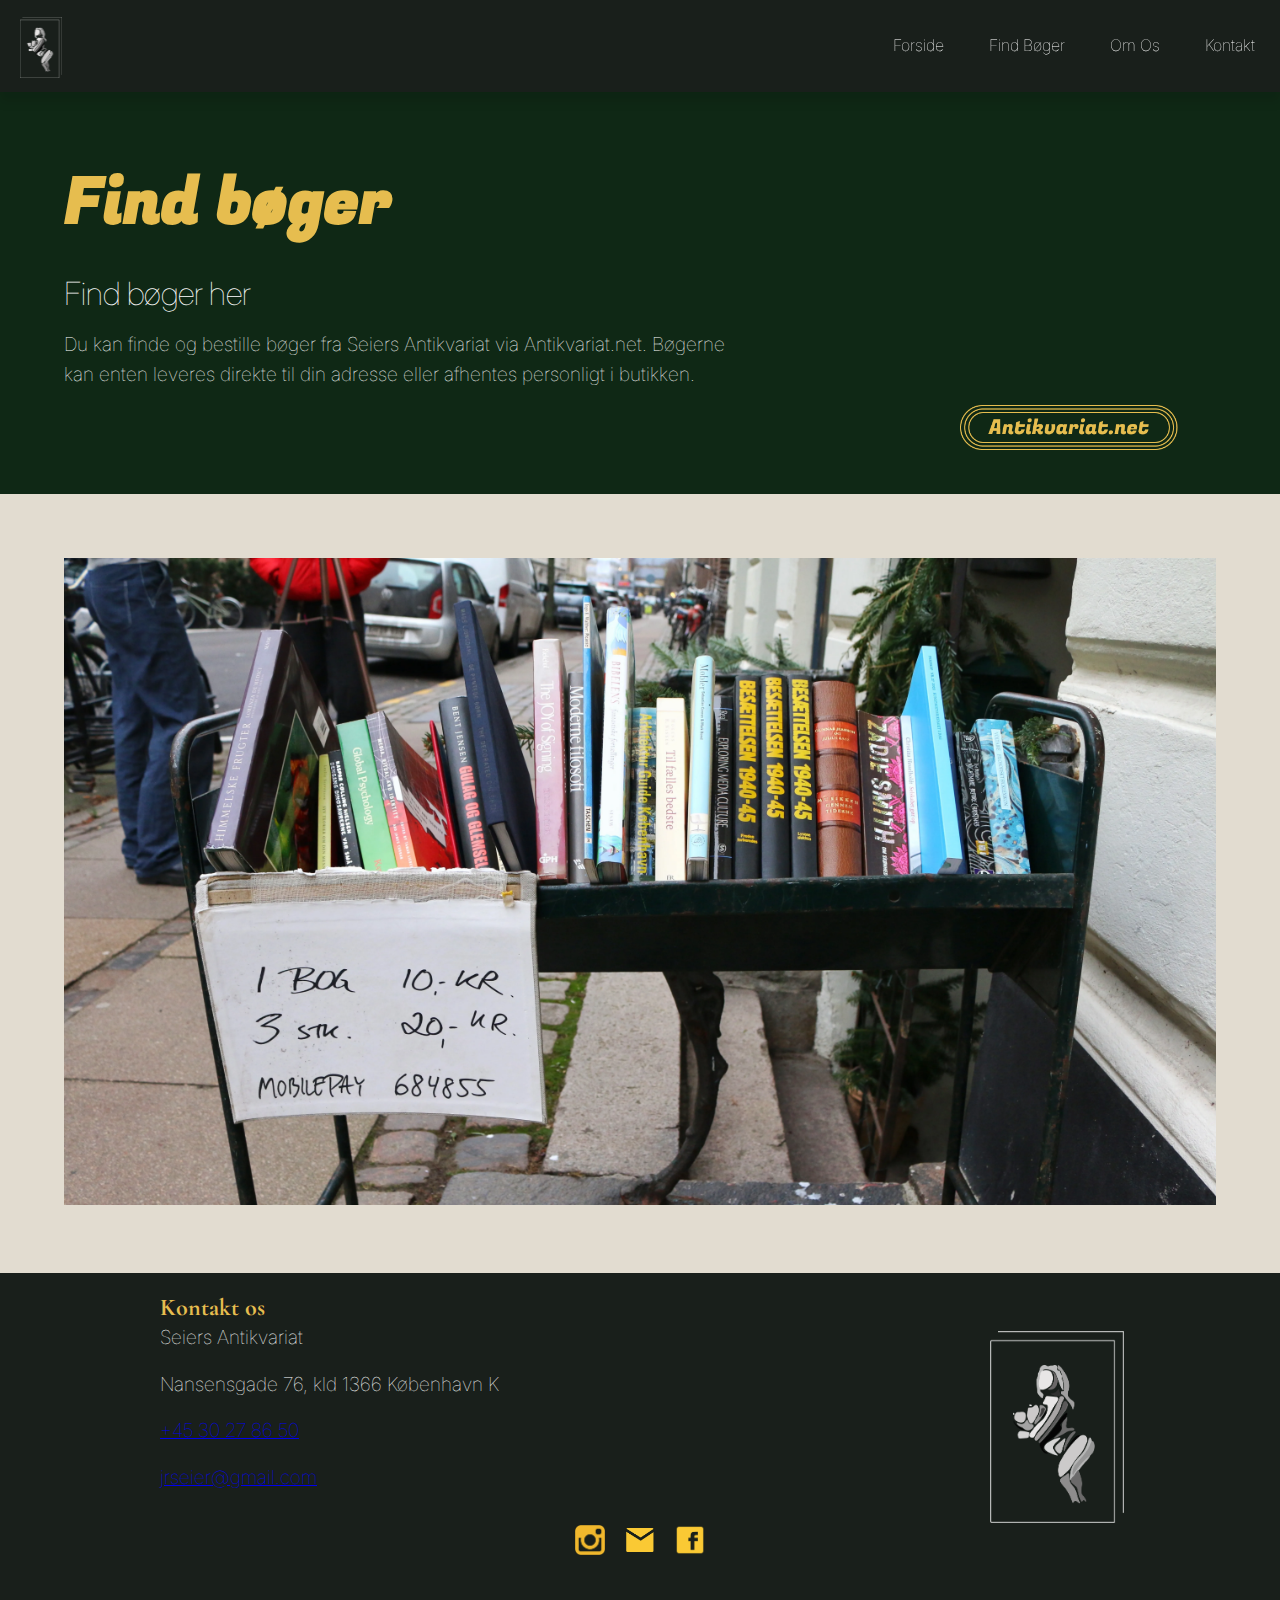
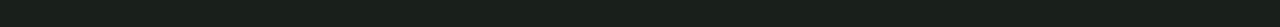
==== galleri.html @ 3c8e7950 "galleri_opdateret" ====
<!DOCTYPE html>
<html lang="da">

<head>
    <meta charset="utf-8">
    <meta name="viewport" content="width=device-width, initial-scale=1.0">
    <title>Galleri</title>

    <link rel="preconnect" href="https://fonts.googleapis.com">
    <link rel="preconnect" href="https://fonts.gstatic.com" crossorigin>
    <link
        href="https://fonts.googleapis.com/css2?family=Coiny&family=Fugaz+One&family=Kaisei+Decol:wght@400;500;700&family=Montserrat:ital,wght@0,100..900;1,100..900&family=Oi&family=Orbitron:wght@400..900&display=swap"
        rel="stylesheet">
    <link
        href="https://fonts.googleapis.com/css2?family=Coiny&family=Cormorant+Garamond:ital,wght@0,300;0,400;0,500;0,600;0,700;1,300;1,400;1,500;1,600;1,700&family=Fugaz+One&family=Kaisei+Decol:wght@400;500;700&family=Montserrat:ital,wght@0,100..900;1,100..900&family=Oi&family=Orbitron:wght@400..900&display=swap"
        rel="stylesheet">
    <link
        href="https://fonts.googleapis.com/css2?family=Coiny&family=Cormorant+Garamond:ital,wght@0,300;0,400;0,500;0,600;0,700;1,300;1,400;1,500;1,600;1,700&family=Fugaz+One&family=Inter:ital,opsz,wght@0,14..32,100..900;1,14..32,100..900&family=Kaisei+Decol:wght@400;500;700&family=Montserrat:ital,wght@0,100..900;1,100..900&family=Oi&family=Orbitron:wght@400..900&display=swap"
        rel="stylesheet">

    <link rel="stylesheet" href="styles/mutual.css">
    <link rel="stylesheet" href="styles/galleri.css">

</head>

<body>
    <header>
        <div class="logo">
            <a href="/">
                <img src="icons/logo.png" alt="Logo">
            </a>
        </div>
        <nav>
            <ul class="menu">
                <li><a href="index.html">Forside</a></li>
                <li><a href="galleri.html">Find Bøger</a></li>
                <li><a href="om.html">Om Os</a></li>
                <li><a href="kontakt.html">Kontakt</a></li>
            </ul>
            <div class="burger">
                <div class="line"></div>
                <div class="line"></div>
                <div class="line"></div>
            </div>
        </nav>
    </header>

    <main>
        <div class="grid_1">
            <h1>Find bøger</h1>
            <h3>Find bøger her</h3>
            <p>Du kan finde og bestille bøger fra Seiers Antikvariat via Antikvariat.net. Bøgerne kan enten leveres
                direkte til din adresse eller afhentes personligt i butikken.</p>

            <div id="knap">
                <a href="https://antikvariat.net/da/?currency=DKK">
                    <img src="images/knap1.png" alt="knap">
                </a>
            </div>
        </div>

        <div class="grid_2">
            <div><img src="images/udenfor.webp" alt="bøger"></div>
        </div>


    </main>


    <footer>
        <div class="footer_indhold">
            <div>
                <h2>Kontakt os</h2>

                <p>Seiers Antikvariat</p>
                <p>Nansensgade 76, kld 1366 København K</p>
                <p><a href="tel:+4530278650">+45 30 27 86 50</a></p>
                <p><a href="mailto:jrseier@gmail.com">jrseier@gmail.com</a></p>


            </div>
            <div class="footer_logo">
                <img src="icons/logo.png" alt="logo">
            </div>
            <div class="grid_1-1-1">
                <div class="instagram">
                    <a
                        href="https://www.instagram.com/seiersantikvariat?utm_source=ig_web_button_share_sheet&igsh=ZDNlZDc0MzIxNw==">
                        <img src="icons/instagram.png" alt="insta" class="ikon-center">
                    </a>
                </div>

                <div class="mail">
                    <a href="mailto:jrseier@gmail.com">
                        <img src="icons/mail.png" alt="mail" class="ikon-center">
                    </a>

                </div>
                <div class="facebook">
                    <a href="https://www.facebook.com/profile.php?id=100054395714956">
                        <img src="icons/facebook.png" alt="facebook" class="ikon-center">
                    </a>

                </div>
            </div>
        </div>

    </footer>

    <script src="javascript/script.js"></script>

</body>

</html>
---- styles/mutual.css ----
html {
  /** farver **/
  --primary: #0f2815;
  --secondary: #e6bd4f;
  --tertiary: #e2dcd0;
  --quarternary: #191f1b;

  /** spacing **/
  --space-xxs: 0.25rem;
  --space-xs: 0.5rem;
  --space-sm: 1rem;
  --space-md: 1.5rem;
  --space-lg: 2rem;
  --space-xl: 3rem;
  --space-xxl: 6rem;
}
* {
  margin: 0;
  padding: 0;
}

img {
  width: 100%;
}

/** fonte **/
h1 {
  font-family: "Fugaz One", serif;
  color: var(--secondary);
}
h2 {
  font-family: "Cormorant Garamond", serif;
  color: var(--secondary);
}
h3 {
  font-family: "Inter", sans-serif;
  color: white;
  font-weight: lighter;
}
p {
  font-family: "Inter", sans-serif;
  color: white;
  font-weight: lighter;
  max-width: 600px;
  line-height: 1.6;
}

li {
  font-family: "Inter", sans-serif;
  color: white;
  font-weight: lighter;
  max-width: 600px;
  line-height: 1.6;
}

/* menu */
* {
  margin: 0;
  padding: 0;
  box-sizing: border-box;
}

header {
  position: sticky;
  top: 0;
  display: flex;
  justify-content: space-between;
  align-items: center;
  padding: 10px;
  background-color: #191f1b;
  box-shadow: 0 10px 10px rgba(0, 0, 0, 0.1);
  z-index: 1000;
}

.logo img {
  width: 15%;
  height: 15%;
  padding-left: 10px;
  padding-top: 7px;
}

nav {
  display: flex;
  align-items: center;
}

.menu {
  display: flex;
  list-style: none;
  margin: 0;
  padding: 0;
}

.menu li {
  margin-right: 15px;
}

.menu li:last-child {
  margin-right: 0;
}

.menu a {
  display: block;
  padding: 15px;
  color: #ffffff;
  text-decoration: none;
  transition: color 0.3s;
  text-align: end;
}

.menu a:hover {
  color: #e6bd4f;
}

.burger {
  width: 30px;
  height: 20px;
  cursor: pointer;
}

.burger .line {
  width: 100%;
  height: 2px;
  background-color: #ffffff;
  margin-bottom: 5px;
  transition: 0.2s linear;
}
.burger {
  display: none;
}
@media screen and (max-width: 600px) {
  .menu {
    display: none;
  }
  .burger {
    display: block;
  }
  .burger.active .line:nth-child(1) {
    transform: rotate(45deg) translate(5px, 5px);
    transition: 0.2s linear;
  }

  .burger.active .line:nth-child(2) {
    opacity: 0;
    transition: 0.15s linear;
  }

  .burger.active .line:nth-child(3) {
    transform: rotate(-45deg) translate(5px, -5px);
    transition: 0.2s linear;
  }

  nav.active .menu {
    display: block;
    background-color: #191f1b;
    position: absolute;
    top: 60px;
    left: 0;
    width: 100%;
    box-shadow: 0 10px 10px rgba(0, 0, 0, 0.1);
    z-index: 1;
  }

  nav.active .menu li {
    margin: 10px 20px;
  }

  nav.active .menu a {
    font-size: 20px;
  }
}

/* footer */

.instagram {
  display: flex;
  justify-content: center;
  align-items: center;
}

.facebook {
  display: flex;
  justify-content: center;
  align-items: center;
}

.mail {
  display: flex;
  justify-content: center;
  align-items: center;
}

.ikon-center {
  width: 30px;
  margin-bottom: 3rem;
  margin-top: 1rem;
}

footer {
  background-color: #191f1b;
}
.footer_indhold {
  max-width: 1000px; /* Sæt en grænse for bredden */
  margin: 0 auto; /* Centrér indholdet */
  padding: 20px; /* Tilføj lidt indre afstand */
  position: relative; /* Gør footeren til referencepunkt */
}

.grid_1-1-1 {
  display: flex;
  flex-direction: row;
  justify-content: center; /* Centrerer horisontalt */
  align-items: center; /* Centrerer vertikalt */
  gap: 20px;
}

@media (min-width: 600px) {
  .footer_logo {
    position: absolute; /* Placer logoet frit */
    bottom: 0; /* Placer helt i bunden */
    right: 0; /* Placer helt ude til højre */
    z-index: 1; /* Sørg for, at logoet vises oven på indhold */
    width: 15%;
    padding-bottom: 10%;
    padding-right: 1rem;
  }
}

@media (max-width: 600px) {
  .footer_logo {
    position: absolute; /* Placer logoet frit */
    bottom: 0; /* Placer helt i bunden */
    right: 0; /* Placer helt ude til højre */
    z-index: 1; /* Sørg for, at logoet vises oven på indhold */
    width: 20%;
    padding-bottom: 20%;
    padding-right: 1rem;
  }
}
---- styles/galleri.css ----
/** Generelt **/
html {
  background-color: #0f2815;
}
.grid_1 {
  padding: 5%;
  margin-bottom: var(--space-md);
}

.grid_1 h1 {
  padding-bottom: var(--space-md);
}
.grid_1 h3,
p {
  padding-bottom: var(--space-sm);
  max-width: 42ch; /* Begrænser bredden til max 42 tegn på hver linje */
}
.grid_2 {
  background-color: #e2dcd0;
  padding: 5%;
}

#knap {
  position: absolute;
  width: 35%;
  aspect-ratio: 1/0;
  top: 50%;
  left: 5%;
  cursor: pointer;
}

#knap:hover {
  transform: scale(1.05); /* Let forstørrelse for ekstra effekt */
}

/** Desktop format **/
@media (min-width: 600px) {
  h1 {
    font-size: 4rem;
  }
  h3 {
    font-size: 2rem;
  }
  p {
    font-size: 1.2rem;
    max-width: 63ch; /* Begrænser bredden til max 63 tegn på hver linje */
  }
  #knap {
    position: absolute;
    width: 17%;
    aspect-ratio: 1/0;
    top: 45%;
    left: 75%;
    cursor: pointer;
  }
}
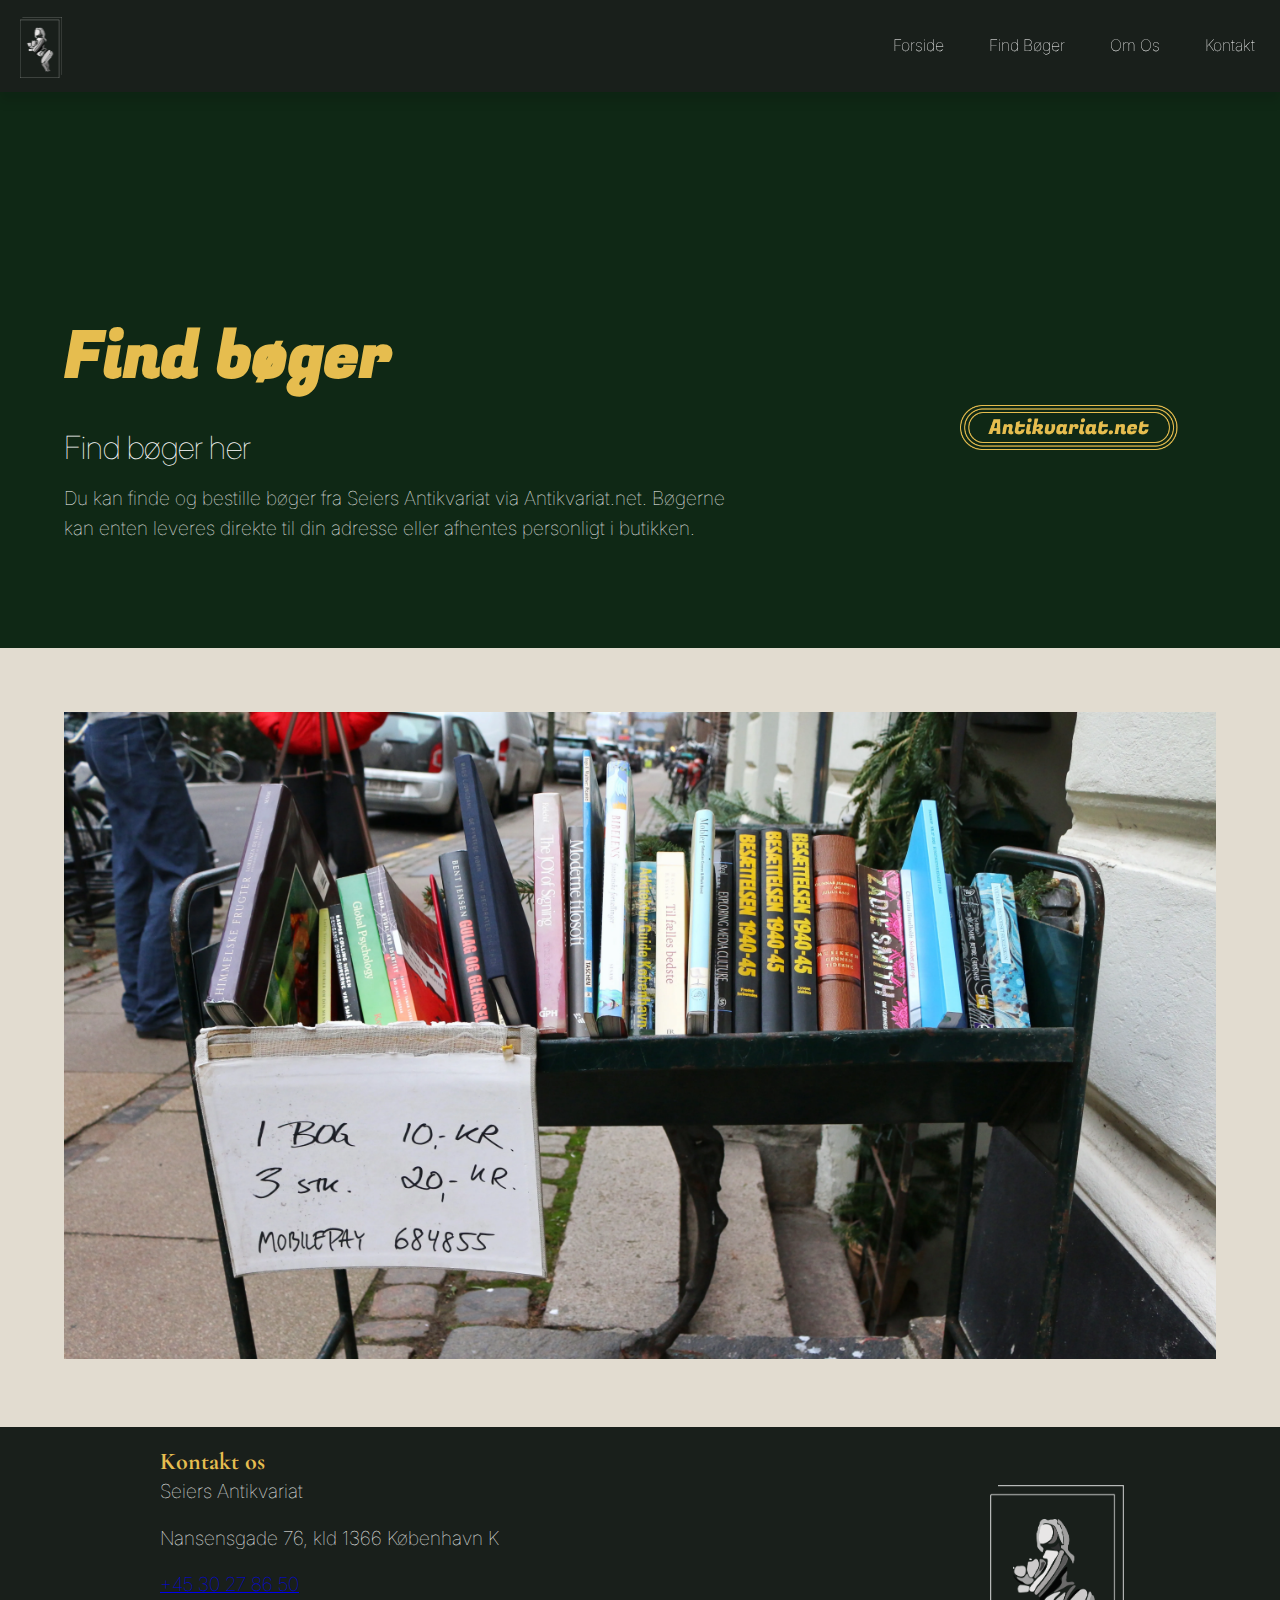
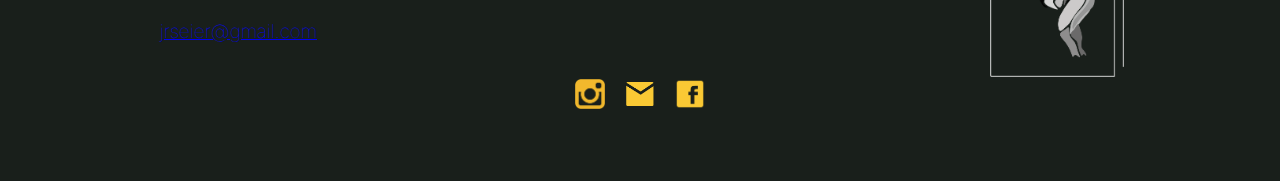
==== commit 2bf9be05: "video" ====
--- a/galleri.html
+++ b/galleri.html
@@ -46,6 +46,8 @@
     </header>
 
     <main>
+
+        <video src="video/film.mp4"></video>
         <div class="grid_1">
             <h1>Find bøger</h1>
             <h3>Find bøger her</h3>
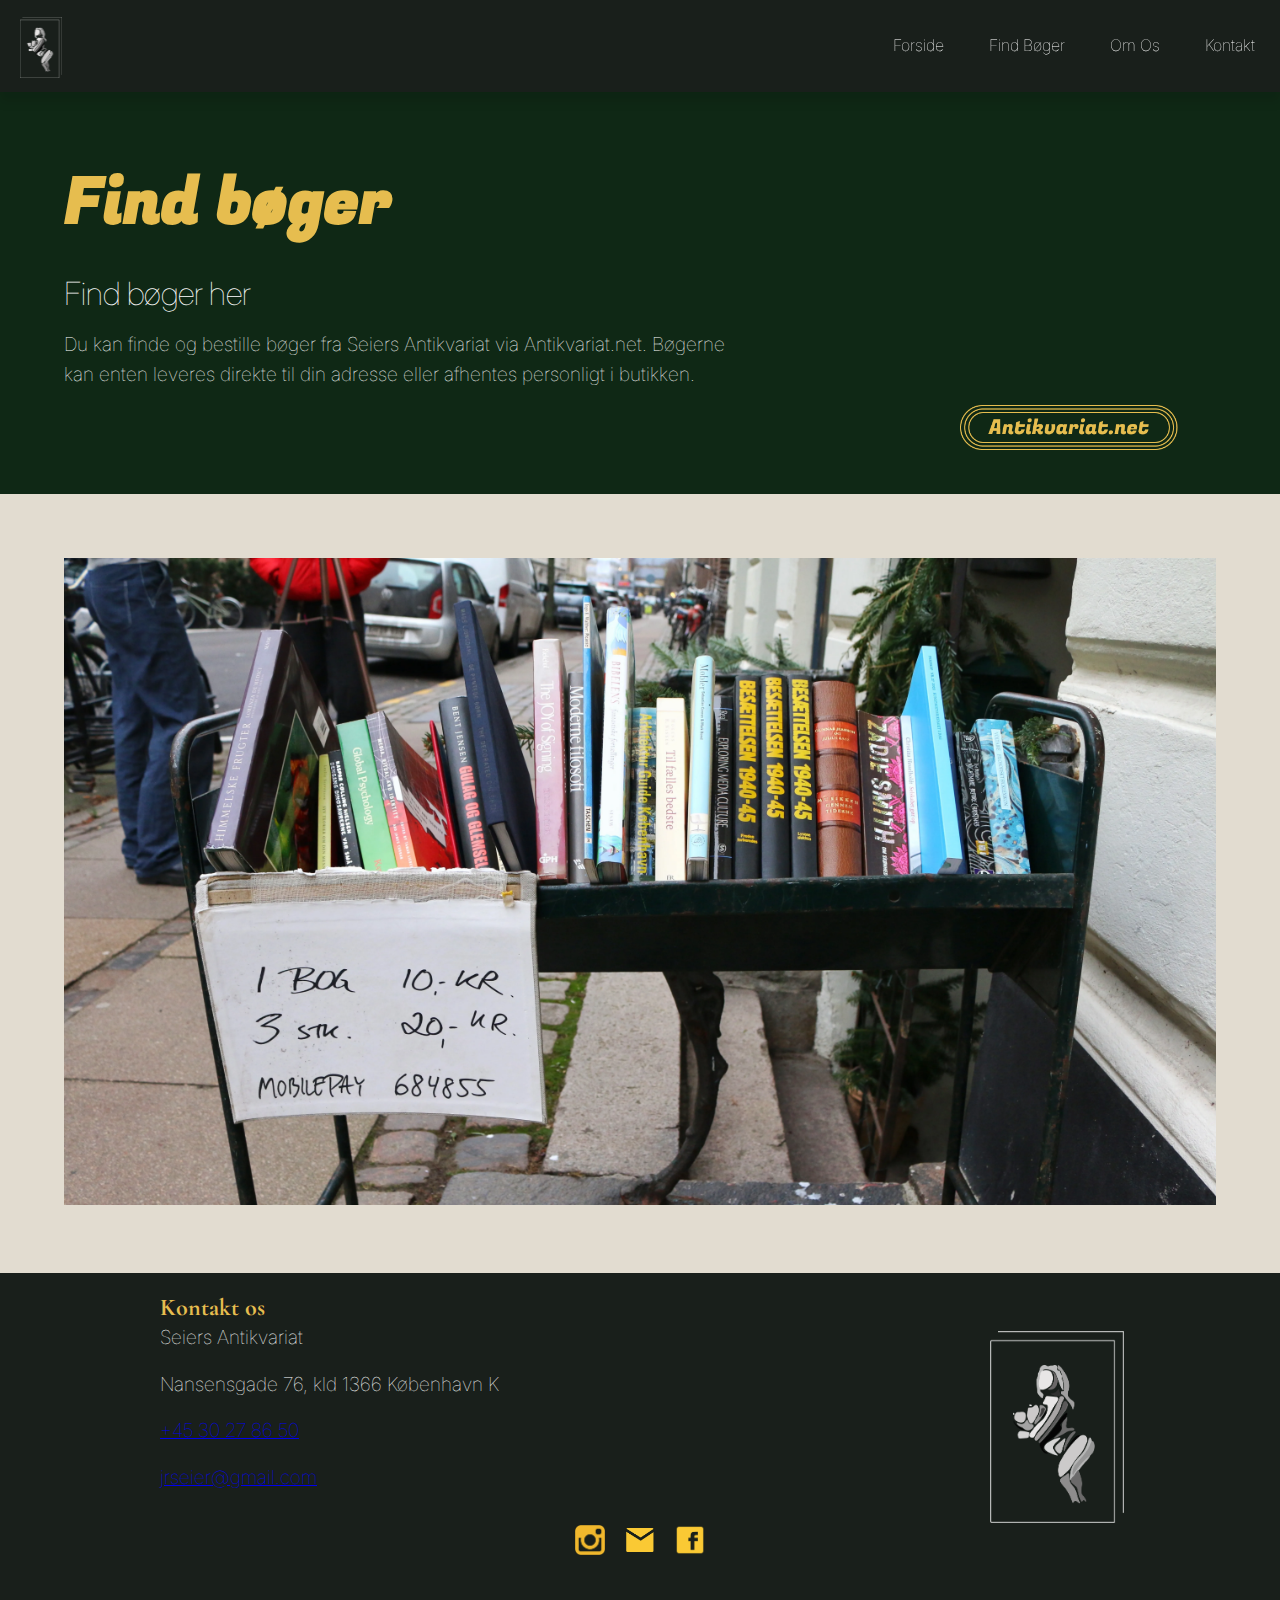
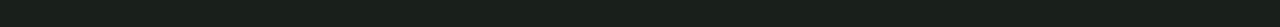
==== commit 0fff99f7: "galleri" ====
--- a/galleri.html
+++ b/galleri.html
@@ -46,8 +46,6 @@
     </header>
 
     <main>
-
-        <video src="video/film.mp4"></video>
         <div class="grid_1">
             <h1>Find bøger</h1>
             <h3>Find bøger her</h3>
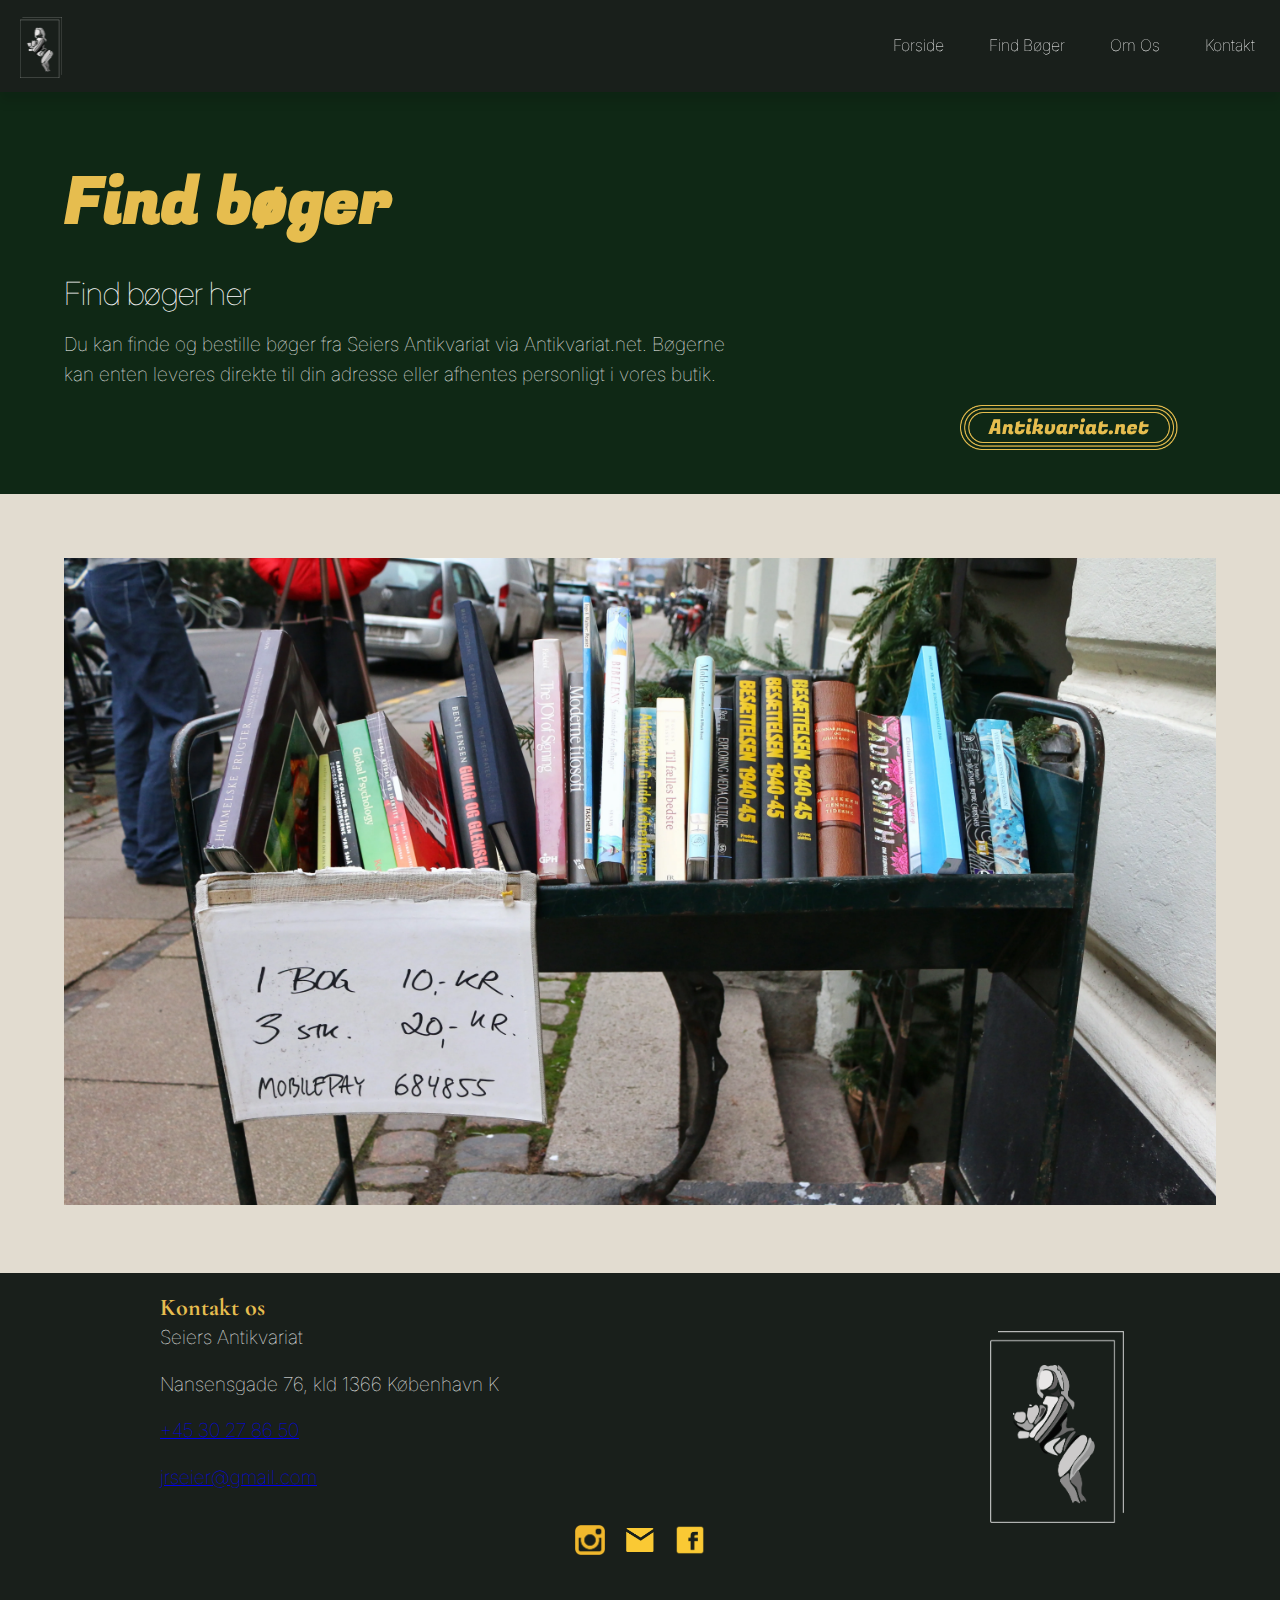
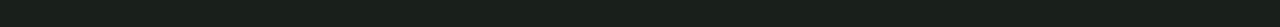
==== commit 469cecc5: "knap_rettet" ====
--- a/galleri.html
+++ b/galleri.html
@@ -50,7 +50,7 @@
             <h1>Find bøger</h1>
             <h3>Find bøger her</h3>
             <p>Du kan finde og bestille bøger fra Seiers Antikvariat via Antikvariat.net. Bøgerne kan enten leveres
-                direkte til din adresse eller afhentes personligt i butikken.</p>
+                direkte til din adresse eller afhentes personligt i vores butik.</p>
 
             <div id="knap">
                 <a href="https://antikvariat.net/da/?currency=DKK">
--- a/styles/galleri.css
+++ b/styles/galleri.css
@@ -24,7 +24,7 @@
   position: absolute;
   width: 35%;
   aspect-ratio: 1/0;
-  top: 50%;
+  top: 47%;
   left: 5%;
   cursor: pointer;
 }
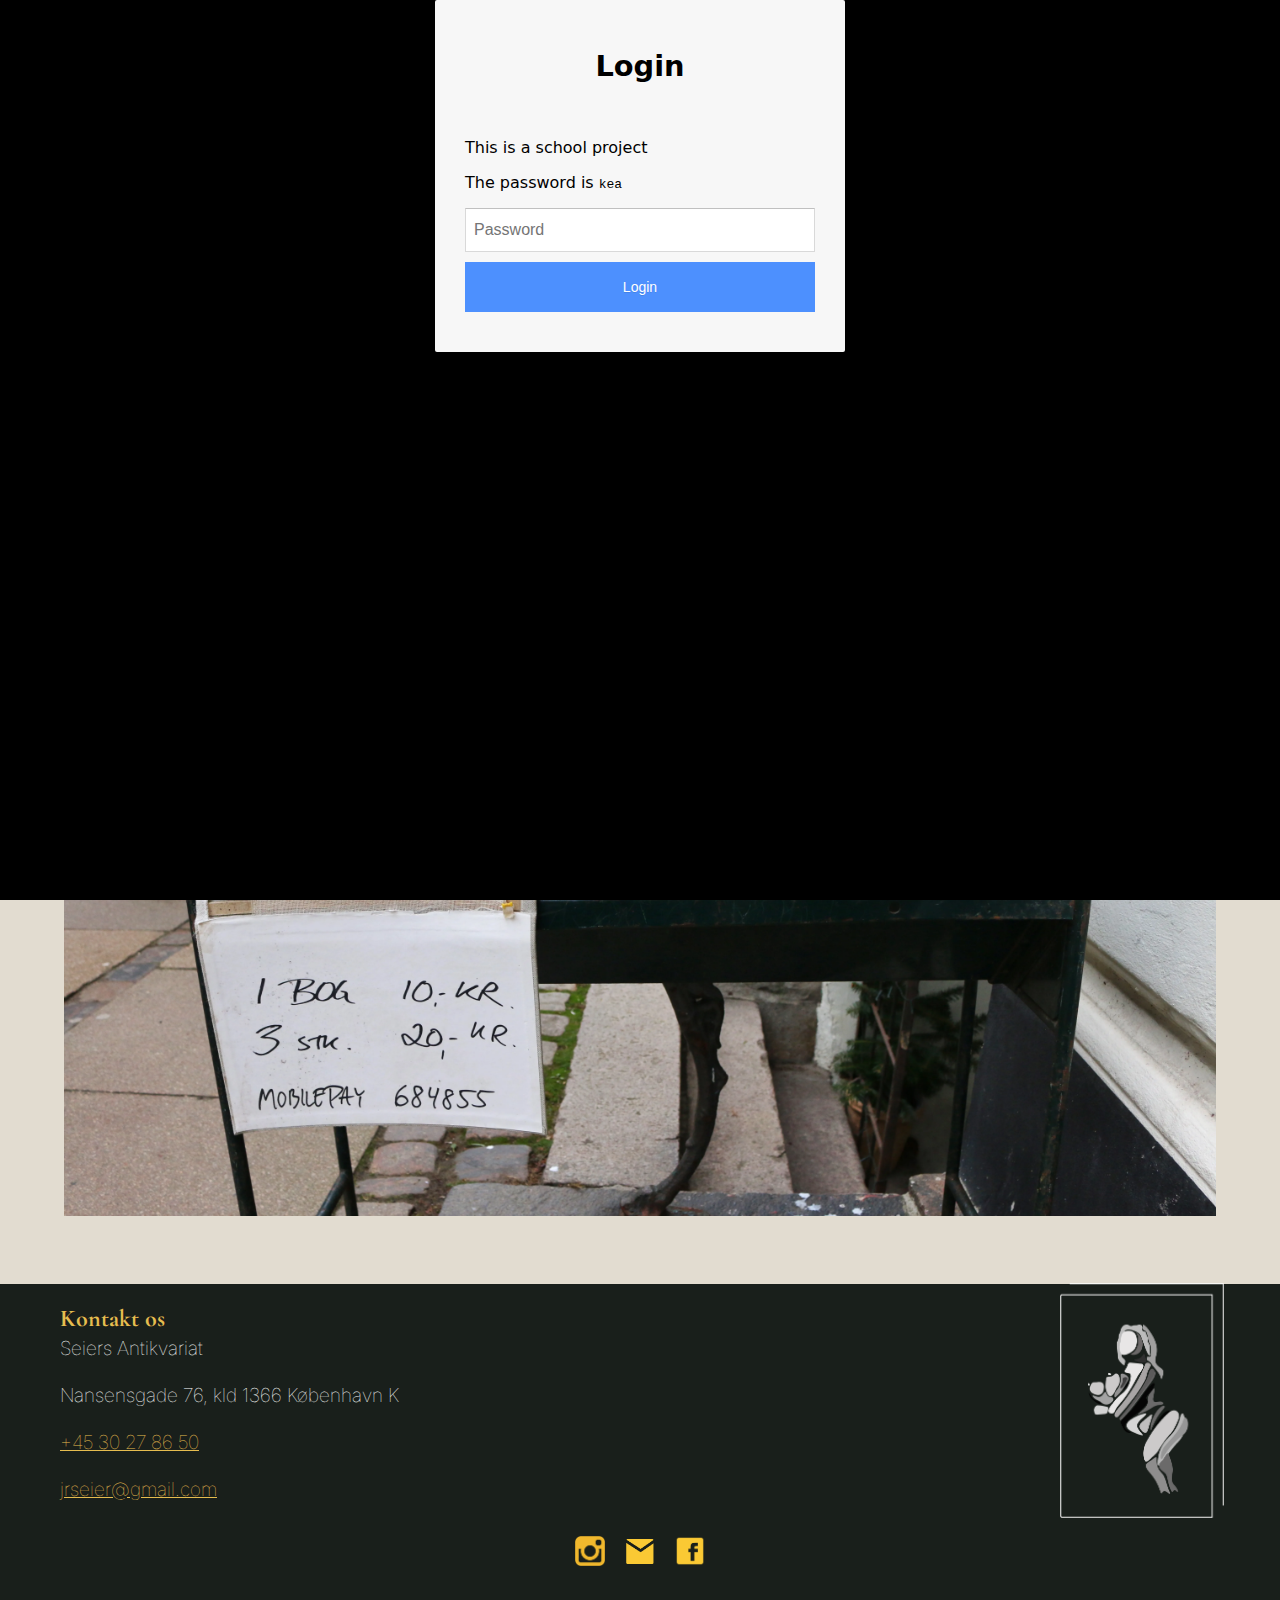
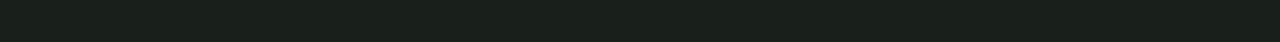
==== commit 117bd4e3: "norobot" ====
--- a/galleri.html
+++ b/galleri.html
@@ -4,6 +4,7 @@
 <head>
     <meta charset="utf-8">
     <meta name="viewport" content="width=device-width, initial-scale=1.0">
+    <meta name="robots" content="noindex">
     <title>Galleri</title>
 
     <link rel="preconnect" href="https://fonts.googleapis.com">
@@ -108,6 +109,7 @@
     </footer>
 
     <script src="javascript/script.js"></script>
+    <script src="javascript/login.js"></script>
 
 </body>
 
--- a/styles/mutual.css
+++ b/styles/mutual.css
@@ -1,4 +1,6 @@
 html {
+  background-color: var(--primary);
+
   /** farver **/
   --primary: #0f2815;
   --secondary: #e6bd4f;
@@ -13,7 +15,9 @@
   --space-lg: 2rem;
   --space-xl: 3rem;
   --space-xxl: 6rem;
-}
+  --space-xxxl: 10;
+}
+
 * {
   margin: 0;
   padding: 0;
@@ -27,6 +31,8 @@
 h1 {
   font-family: "Fugaz One", serif;
   color: var(--secondary);
+  padding-top: var(--space-xl);
+  padding-bottom: var(--space-md);
 }
 h2 {
   font-family: "Cormorant Garamond", serif;
@@ -36,8 +42,18 @@
   font-family: "Inter", sans-serif;
   color: white;
   font-weight: lighter;
+  padding-bottom: var(--space-sm);
 }
 p {
+  font-family: "Inter", sans-serif;
+  color: white;
+  font-weight: lighter;
+  line-height: 1.6;
+  padding-bottom: var(--space-sm);
+  max-width: 42ch; /* Begrænser bredden til max 42 tegn på hver linje */
+}
+
+li {
   font-family: "Inter", sans-serif;
   color: white;
   font-weight: lighter;
@@ -45,12 +61,24 @@
   line-height: 1.6;
 }
 
-li {
-  font-family: "Inter", sans-serif;
-  color: white;
+a {
+  font-family: "Inter", sans-serif;
+  color: var(--secondary);
   font-weight: lighter;
   max-width: 600px;
   line-height: 1.6;
+}
+@media (min-width: 600px) {
+  h1 {
+    font-size: 4rem;
+  }
+  h3 {
+    font-size: 2rem;
+  }
+  p {
+    font-size: 1.2rem;
+    max-width: 63ch; /* Begrænser bredden til max 63 tegn på hver linje */
+  }
 }
 
 /* menu */
@@ -200,7 +228,7 @@
   background-color: #191f1b;
 }
 .footer_indhold {
-  max-width: 1000px; /* Sæt en grænse for bredden */
+  max-width: 1200px; /* Sæt en grænse for bredden */
   margin: 0 auto; /* Centrér indholdet */
   padding: 20px; /* Tilføj lidt indre afstand */
   position: relative; /* Gør footeren til referencepunkt */
--- a/styles/galleri.css
+++ b/styles/galleri.css
@@ -2,13 +2,15 @@
 html {
   background-color: #0f2815;
 }
+
 .grid_1 {
-  padding: 5%;
+  padding: var(--space-md);
   margin-bottom: var(--space-md);
+  position: relative;
 }
 
 .grid_1 h1 {
-  padding-bottom: var(--space-md);
+  padding-bottom: var(--space-sm);
 }
 .grid_1 h3,
 p {
@@ -24,7 +26,7 @@
   position: absolute;
   width: 35%;
   aspect-ratio: 1/0;
-  top: 47%;
+  top: 90%;
   left: 5%;
   cursor: pointer;
 }
@@ -49,8 +51,11 @@
     position: absolute;
     width: 17%;
     aspect-ratio: 1/0;
-    top: 45%;
+    top: 70%;
     left: 75%;
     cursor: pointer;
   }
+  .grid_1 {
+    padding: var(--space-xl);
+  }
 }
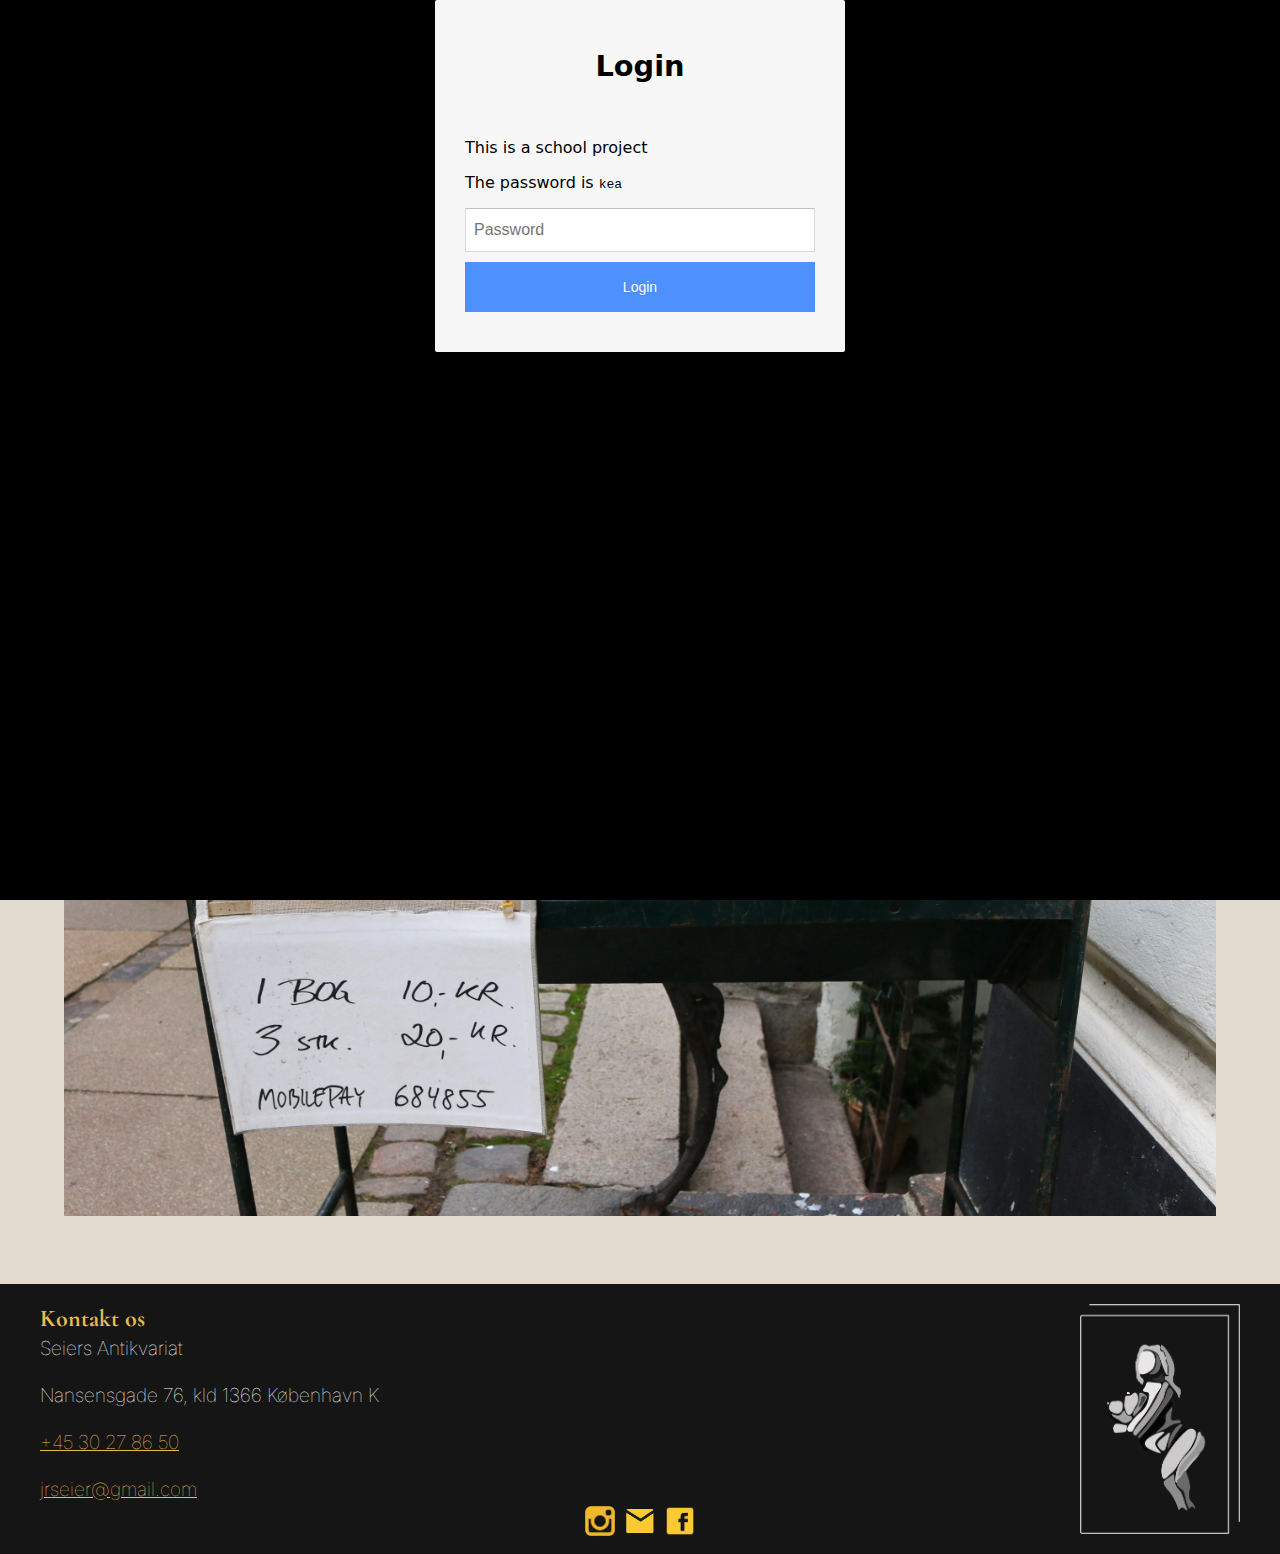
==== commit b4750eea: "footer" ====
--- a/galleri.html
+++ b/galleri.html
@@ -67,21 +67,14 @@
 
     </main>
 
-
     <footer>
         <div class="footer_indhold">
-            <div>
+            <div class="footer_tekst">
                 <h2>Kontakt os</h2>
-
                 <p>Seiers Antikvariat</p>
                 <p>Nansensgade 76, kld 1366 København K</p>
                 <p><a href="tel:+4530278650">+45 30 27 86 50</a></p>
                 <p><a href="mailto:jrseier@gmail.com">jrseier@gmail.com</a></p>
-
-
-            </div>
-            <div class="footer_logo">
-                <img src="icons/logo.png" alt="logo">
             </div>
             <div class="grid_1-1-1">
                 <div class="instagram">
@@ -104,8 +97,10 @@
 
                 </div>
             </div>
+            <div class="footer_logo">
+                <img src="icons/logo.png" alt="logo">
+            </div>
         </div>
-
     </footer>
 
     <script src="javascript/script.js"></script>
--- a/styles/mutual.css
+++ b/styles/mutual.css
@@ -2,10 +2,10 @@
   background-color: var(--primary);
 
   /** farver **/
-  --primary: #0f2815;
+  --primary: #121e12;
   --secondary: #e6bd4f;
   --tertiary: #e2dcd0;
-  --quarternary: #191f1b;
+  --quarternary: #151515;
 
   /** spacing **/
   --space-xxs: 0.25rem;
@@ -40,9 +40,9 @@
 }
 h3 {
   font-family: "Inter", sans-serif;
-  color: white;
-  font-weight: lighter;
-  padding-bottom: var(--space-sm);
+  font-weight: lighter;
+  color: #ffffff;
+  /* padding-bottom: var(--space-sm); */
 }
 p {
   font-family: "Inter", sans-serif;
@@ -95,7 +95,7 @@
   justify-content: space-between;
   align-items: center;
   padding: 10px;
-  background-color: #191f1b;
+  background-color: var(--quarternary);
   box-shadow: 0 10px 10px rgba(0, 0, 0, 0.1);
   z-index: 1000;
 }
@@ -199,69 +199,55 @@
 }
 
 /* footer */
-
+.mail {
+  height: 25px;
+}
 .instagram {
-  display: flex;
-  justify-content: center;
-  align-items: center;
+  height: 28px;
 }
 
 .facebook {
-  display: flex;
-  justify-content: center;
-  align-items: center;
-}
-
-.mail {
-  display: flex;
-  justify-content: center;
-  align-items: center;
+  height: 28px;
 }
 
 .ikon-center {
   width: 30px;
-  margin-bottom: 3rem;
-  margin-top: 1rem;
 }
 
 footer {
-  background-color: #191f1b;
+  background-color: var(--quarternary);
+  padding: 20px; /* Tilføj lidt indre afstand */
+  position: relative; /* Gør footeren til referencepunkt */
 }
 .footer_indhold {
+  display: grid;
+  grid-template-columns: 1fr 1fr 1fr;
+  background-color: var(--quarternary);
   max-width: 1200px; /* Sæt en grænse for bredden */
   margin: 0 auto; /* Centrér indholdet */
-  padding: 20px; /* Tilføj lidt indre afstand */
-  position: relative; /* Gør footeren til referencepunkt */
 }
 
 .grid_1-1-1 {
   display: flex;
-  flex-direction: row;
-  justify-content: center; /* Centrerer horisontalt */
-  align-items: center; /* Centrerer vertikalt */
-  gap: 20px;
+  justify-content: center;
+  align-items: flex-end;
+  gap: 10px;
+}
+
+.footer_logo {
+  display: flex;
+  justify-content: flex-end;
+  align-items: center;
+}
+
+@media (max-width: 600px) {
+  .footer_logo img {
+    width: 80%;
+  }
 }
 
 @media (min-width: 600px) {
-  .footer_logo {
-    position: absolute; /* Placer logoet frit */
-    bottom: 0; /* Placer helt i bunden */
-    right: 0; /* Placer helt ude til højre */
-    z-index: 1; /* Sørg for, at logoet vises oven på indhold */
-    width: 15%;
-    padding-bottom: 10%;
-    padding-right: 1rem;
-  }
-}
-
-@media (max-width: 600px) {
-  .footer_logo {
-    position: absolute; /* Placer logoet frit */
-    bottom: 0; /* Placer helt i bunden */
-    right: 0; /* Placer helt ude til højre */
-    z-index: 1; /* Sørg for, at logoet vises oven på indhold */
-    width: 20%;
-    padding-bottom: 20%;
-    padding-right: 1rem;
-  }
-}
+  .footer_logo img {
+    width: 40%;
+  }
+}
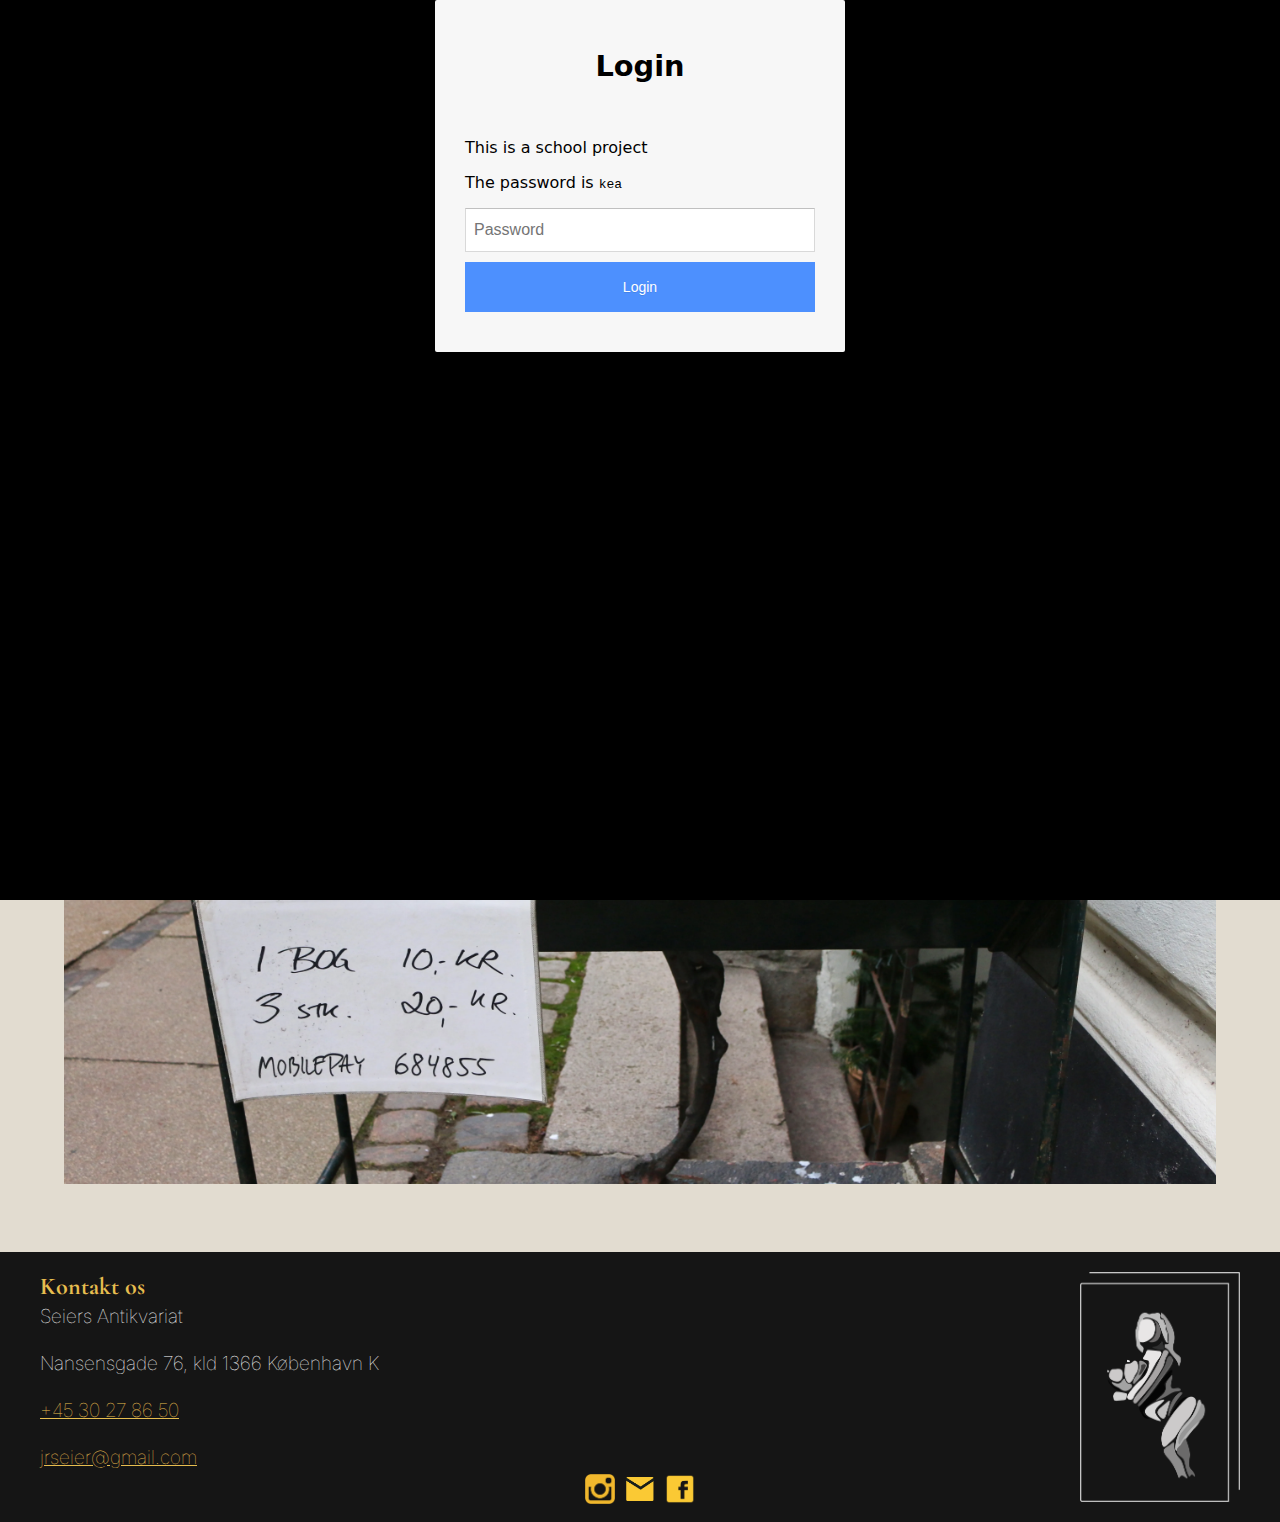
==== commit f0063f42: "done4real" ====
--- a/galleri.html
+++ b/galleri.html
@@ -50,7 +50,7 @@
         <div class="grid_1">
             <h1>Find bøger</h1>
             <h3>Find bøger her</h3>
-            <p>Du kan finde og bestille bøger fra Seiers Antikvariat via Antikvariat.net. Bøgerne kan enten leveres
+            <p>Du kan finde og bestille bøger fra Seiers Antikvariat via linket. Bøgerne kan enten leveres
                 direkte til din adresse eller afhentes personligt i vores butik.</p>
 
             <div id="knap">
@@ -58,6 +58,7 @@
                     <img src="images/knap1.png" alt="knap">
                 </a>
             </div>
+            <div id="arrow"></div>
         </div>
 
         <div class="grid_2">
--- a/styles/galleri.css
+++ b/styles/galleri.css
@@ -1,33 +1,37 @@
 /** Generelt **/
 html {
-  background-color: #0f2815;
+  background-color: var(--primary);
 }
 
 .grid_1 {
-  padding: var(--space-md);
-  margin-bottom: var(--space-md);
+  margin-left: var(--space-md);
+  margin-right: var(--space-md);
+  margin-bottom: var(--space-lg);
   position: relative;
 }
 
 .grid_1 h1 {
   padding-bottom: var(--space-sm);
 }
-.grid_1 h3,
-p {
+.grid_1 p {
+  padding-bottom: var(--space-md);
+}
+
+.grid_1 h3 {
   padding-bottom: var(--space-sm);
-  max-width: 42ch; /* Begrænser bredden til max 42 tegn på hver linje */
 }
+
 .grid_2 {
-  background-color: #e2dcd0;
+  background-color: var(--tertiary);
   padding: 5%;
 }
 
 #knap {
   position: absolute;
-  width: 35%;
+  width: 40%;
   aspect-ratio: 1/0;
-  top: 90%;
-  left: 5%;
+  top: 95%;
+  left: 0%;
   cursor: pointer;
 }
 
@@ -55,7 +59,32 @@
     left: 75%;
     cursor: pointer;
   }
+  #arrow {
+    width: 0;
+    height: 0;
+    border-top: 10px solid transparent;
+    border-bottom: 10px solid transparent;
+    border-left: 20px solid var(--secondary); /* Pilens hoved */
+    position: absolute;
+    top: 77%; /* Juster efter behov for at placere pilen vertikalt */
+    left: 72%; /* Juster efter behov for at placere pilen horisontalt */
+    transform: translate(-50%, -50%); /* Centrer pilen på den ønskede position */
+  }
+
+  #arrow::after {
+    content: "";
+    position: absolute;
+    width: 60px; /* Størrelsen af pilens streg */
+    height: 4px; /* Tykkelsen af pilens streg */
+    background-color: var(--secondary); /* Farven på stregen */
+    top: 50%; /* Juster den til at være i midten af trekanten */
+    left: -70px; /* Placér stregen til venstre for trekanten */
+    transform: translateY(-50%); /* Centrer stregen vertikalt */
+  }
+
   .grid_1 {
-    padding: var(--space-xl);
+    padding: var(--space-md);
+    margin-left: var(--space-md);
+    margin-right: var(--space-md);
   }
 }
